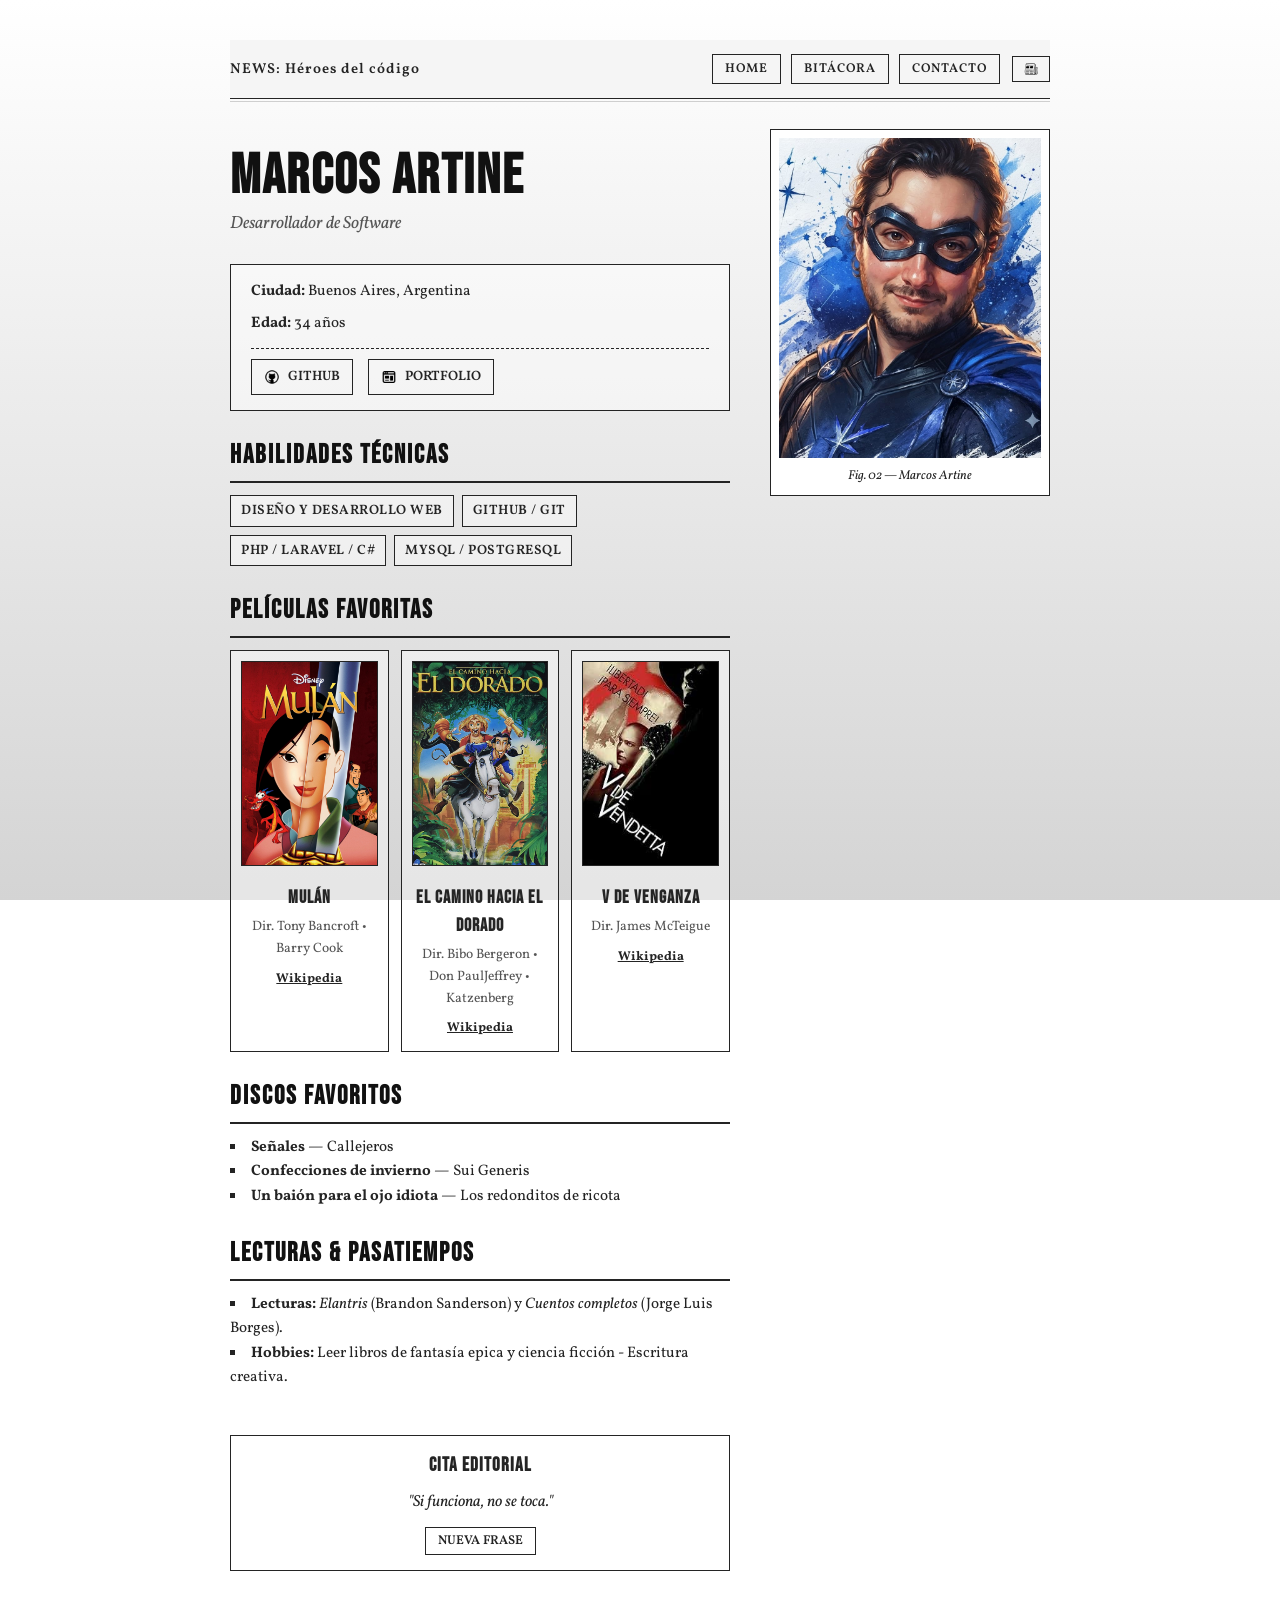
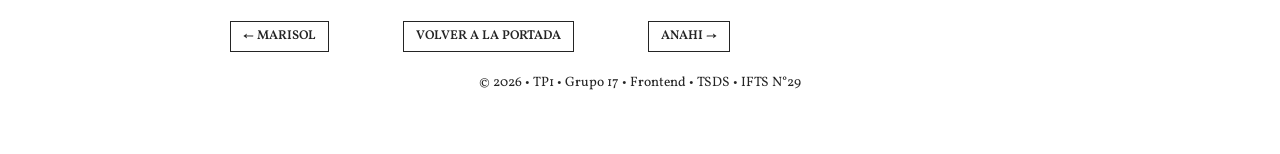
==== artine-marcos.html @ 1ff2d2af "Agrego proyecto Los Heroes del Codigo" ====
<!DOCTYPE html>
<html lang="es">
<head>
  <meta charset="UTF-8">
  <meta name="viewport" content="width=device-width, initial-scale=1.0">
  <title>NEWS: Perfil de Marcos Artine</title>
  <link rel="icon" type="image/x-icon" href="img/marc/marcos.ico">
  <link rel="stylesheet" href="css/styles.css">
</head>
<body>
  <div class="newspaper-container">
    
    <header class="top-bar">
      <div class="news-brand">NEWS: Héroes del código</div>
      <div class="nav-actions">
        <button class="hamburger-btn" id="hamburgerBtn" aria-label="Abrir menú" aria-expanded="false">
          ☰
        </button>
        <nav class="main-nav" id="mainNav">
          <ul>
            <li><a href="index.html" class="btn-nav">HOME</a></li>
            <li><a href="bitacora.html" class="btn-nav">BITÁCORA</a></li>
            <li><a href="index.html#contacto" class="btn-nav">CONTACTO</a></li>
          </ul>
        </nav>
        <button id="themeToggle" class="btn-theme-toggle" aria-label="Cambiar estilo de diario impreso" title="Cambiar edición">
          <img src="img/noticias-icon.png" alt="Icono edición" class="btn-icon">
        </button>
      </div>
    </header>

    <main class="profile-layout">
      
      <section class="profile-main-data">
        
        <div class="profile-identity">
          <h1>Marcos Artine</h1>
          <p>Desarrollador de Software</p>
        </div>

        <article class="profile-meta-card">
          <p><strong>Ciudad:</strong> Buenos Aires, Argentina</p>
          <p><strong>Edad:</strong> 34 años</p>
          <div class="profile-links">
            <a href="https://github.com/MarcosArtine" target="_blank" rel="noopener noreferrer" class="profile-link-btn">
              <img src="img/github.png" alt="GitHub" class="btn-icon">
              <span>GitHub</span>
            </a>
            <a href="https://artine-marcos.vercel.app/" target="_blank" rel="noopener noreferrer" class="profile-link-btn">
              <img src="img/web.png" alt="Portfolio" class="btn-icon">
              <span>Portfolio</span>
            </a>
          </div>
        </article>

        <article>
          <h2 class="profile-section-title">Habilidades Técnicas</h2>
          <div class="skills-tags">
            <span class="skill-tag">Diseño y Desarrollo Web</span>
            <span class="skill-tag">GitHub / Git</span>
            <span class="skill-tag">PHP / Laravel / C#</span>
            <span class="skill-tag">MySQL / PostgreSQL</span>
          </div>
        </article>

        <article>
          <h2 class="profile-section-title">Películas Favoritas</h2>
          <div class="media-grid">
            <div class="media-card">
              <img src="img/marc/peli-mulan.png" alt="Mulán">
              <h4>Mulán</h4>
              <p>Dir. Tony Bancroft • Barry Cook</p>
              <a href="https://es.wikipedia.org/wiki/Mulan" target="_blank" rel="noopener noreferrer">Wikipedia</a>
            </div>

            <div class="media-card">
              <img src="img/marc/peli-camino.png" alt="El camino hacia El Dorado">
              <h4>El camino hacia El Dorado</h4>
              <p>Dir. Bibo Bergeron • Don PaulJeffrey • Katzenberg</p>
              <a href="https://es.wikipedia.org/wiki/The_Road_to_El_Dorado" target="_blank" rel="noopener noreferrer">Wikipedia</a>
            </div>

            <div class="media-card">
              <img src="img/marc/peli-v.png" alt="V de venganza">
              <h4>V de venganza</h4>
              <p>Dir. James McTeigue</p>
              <a href="https://es.wikipedia.org/wiki/V_for_Vendetta_(pel%C3%ADcula)" target="_blank" rel="noopener noreferrer">Wikipedia</a>
            </div>
          </div>
        </article>

        <article>
          <h2 class="profile-section-title">Discos Favoritos</h2>
          <ul class="compact-list">
            <li><strong>Señales</strong> — Callejeros</li>
            <li><strong>Confecciones de invierno</strong> — Sui Generis</li>
            <li><strong>Un baión para el ojo idiota</strong> — Los redonditos de ricota</li>
          </ul>
        </article>

        <article>
          <h2 class="profile-section-title">Lecturas & Pasatiempos</h2>
          <ul class="compact-list">
            <li><strong>Lecturas:</strong> <em>Elantris</em> (Brandon Sanderson) y <em>Cuentos completos</em> (Jorge Luis Borges).</li>
            <li><strong>Hobbies:</strong> Leer libros de fantasía epica y ciencia ficción -  Escritura creativa.</li>
          </ul>
        </article>

        <article class="interactive-zone" data-member="marcos">
          <h3 style="font-family: var(--font-title); font-size: 1.2rem; letter-spacing: 1px; margin-bottom: 8px;">CITA EDITORIAL</h3>
          <p id="quoteDisplay" style="font-style: italic; margin-bottom: 12px;">"Si funciona, no se toca."</p>
          <button id="toggleQuoteBtn" class="btn-nav">Nueva Frase</button>
        </article>

        <div class="bottom-nav-row">
          <a href="alcaraz-marisol.html" class="btn-nav">&larr; Marisol</a>
          <a href="index.html" class="btn-nav">Volver a la Portada</a>
          <a href="cardozo-anahi.html" class="btn-nav">Anahi &rarr;</a>
        </div>

      </section>

      <aside class="profile-aside">
  <div class="profile-photo-frame">
    <img src="img/marcos.jpeg" alt="Foto de Marcos Artine">
    <p class="photo-caption">Fig. 02 — Marcos Artine</p>
  </div>
</aside>

    </main>

    <footer>
      <p>© 2026 • TP1 • Grupo 17 • Frontend • TSDS • IFTS N°29</p>
    </footer>
  </div>

  <script src="js/main.js"></script>
  <script src="js/perfil.js"></script>
</body>
</html>
---- css/styles.css ----
@import url('https://fonts.googleapis.com/css2?family=Bebas+Neue&family=Vollkorn:ital,wght@0,400;0,600;0,700;1,400&display=swap');

:root {
  --font-title: 'Bebas Neue', sans-serif;
  --font-body: 'Vollkorn', serif;
  --color-dark: #242424;
  --color-accent: #C3937C;
  --color-paper: #EAD9C9;
  --color-hover: #C01C1C;
  --border-line: 1px solid #242424;
}

* {
  box-sizing: border-box;
  margin: 0;
  padding: 0;
}

body {
  font-family: var(--font-body);
  color: var(--color-dark);
  background: linear-gradient(180deg, #FFFFFF 0%, #D4D4D4 100%);
  background-attachment: fixed;
  line-height: 1.6;
  min-height: 100vh;
  display: flex;
  flex-direction: column;
  transition: background 0.3s ease;
  text-rendering: optimizeLegibility;
}

body.vintage-mode {
  background-color: var(--color-paper);
  background-image: url('../img/fondo2.png');
  background-repeat: repeat;
  background-attachment: fixed;
}

.newspaper-container {
  width: 90%;
  max-width: 900px;
  margin: 20px auto;
  padding: 20px 40px;
  background: transparent;
}

.top-bar {
  position: sticky;
  top: 0;
  z-index: 1000;
  display: flex;
  justify-content: space-between;
  align-items: center;
  border-bottom: var(--border-line);
  padding: 14px 0;
  font-size: 0.9rem;
  font-weight: 600;
  letter-spacing: 1px;
  background: rgba(245, 245, 245, 0.95);
  backdrop-filter: blur(4px);
  -webkit-backdrop-filter: blur(4px);
  transition: background 0.3s ease;
}

body.vintage-mode .top-bar {
  background-color: var(--color-paper);
  background-image: url('../img/fondo2.png');
  background-repeat: repeat;
  background-attachment: fixed;
}
.top-bar::after {
  content: '';
  position: absolute;
  left: 0;
  right: 0;
  bottom: -4px;
  height: 3px;
  border-bottom: 1px solid rgba(36, 36, 36, 0.2);
  pointer-events: none;
}

.nav-actions {
  display: flex;
  align-items: center;
  gap: 12px;
}

.main-nav ul {
  display: flex;
  list-style: none;
  gap: 10px;
}

.hamburger-btn {
  display: none;
  background: transparent;
  border: var(--border-line);
  font-size: 1.2rem;
  padding: 3px 8px;
  cursor: pointer;
  color: var(--color-dark);
  line-height: 1;
  transition: all 0.2s ease;
}

.hamburger-btn:hover {
  background-color: var(--color-hover);
  color: #ffffff;
  border-color: var(--color-hover);
}

.btn-nav {
  display: inline-block;
  border: var(--border-line);
  background: transparent;
  color: var(--color-dark);
  padding: 4px 12px;
  font-family: var(--font-body);
  font-size: 0.8rem;
  font-weight: 600;
  text-decoration: none;
  text-transform: uppercase;
  cursor: pointer;
  transition: all 0.2s ease;
}

.btn-nav:hover {
  background-color: var(--color-hover);
  color: #ffffff;
  border-color: var(--color-hover);
}

.btn-theme-toggle {
  display: inline-flex;
  align-items: center;
  gap: 6px;
  border: var(--border-line);
  background: transparent;
  color: var(--color-dark);
  padding: 4px 10px;
  font-family: var(--font-body);
  font-size: 0.8rem;
  font-weight: 600;
  text-transform: uppercase;
  cursor: pointer;
  transition: all 0.2s ease;
}

.btn-icon {
  width: 16px;
  height: 16px;
  object-fit: contain;
  vertical-align: middle;
}

.btn-theme-toggle:hover {
  background-color: var(--color-hover);
  color: #ffffff;
  border-color: var(--color-hover);
}

.btn-theme-toggle:hover .btn-icon {
  filter: brightness(0) invert(1);
}

.header-hero {
  text-align: center;
  margin: 40px 0 20px;
}

.main-headline {
  font-family: var(--font-title);
  font-size: 4.2rem;
  letter-spacing: 4px;
  line-height: 1;
  text-transform: uppercase;
  color: #111111;
}

.main-subheadline {
  font-family: var(--font-title);
  font-size: 1.45rem;
  letter-spacing: 4px;
  word-spacing: 5px;
  color: var(--color-dark);
  margin: 15px 0 25px;
  text-transform: uppercase;
}

.two-columns-text {
  display: grid;
  grid-template-columns: 1fr 1fr;
  gap: 30px;
  text-align: justify;
  font-size: 0.95rem;
  line-height: 1.6;
}

.section-arrow {
  text-align: center;
  font-size: 2.2rem;
  margin: 25px 0 35px;
  font-weight: 300;
}

.team-section {
  text-align: center;
  margin-bottom: 50px;
}

.section-title {
  font-family: var(--font-title);
  font-size: 2.2rem;
  letter-spacing: 5px;
  word-spacing: 6px;
  text-transform: uppercase;
  margin-bottom: 25px;
  color: var(--color-dark);
}

.slider-wrapper {
  display: flex;
  align-items: center;
  justify-content: center;
  gap: 15px;
}

.slider-arrow {
  background: transparent;
  border: none;
  font-size: 1.8rem;
  cursor: pointer;
  color: var(--color-dark);
  padding: 5px 10px;
  transition: color 0.2s ease;
}

.slider-arrow:hover {
  color: var(--color-hover);
}

.cards-container {
  display: flex;
  gap: 20px;
  overflow-x: auto;
  scroll-behavior: smooth;
  padding: 10px 0;
  max-width: 680px;
}

.cards-container::-webkit-scrollbar {
  display: none;
}

.member-item {
  flex: 0 0 200px;
  border: var(--border-line);
  background: transparent;
  padding: 10px;
  text-align: center;
  transition: transform 0.25s ease, box-shadow 0.25s ease;
}

.member-item:hover {
  transform: translateY(-4px);
  box-shadow: 0 4px 12px rgba(0, 0, 0, 0.1);
}

.member-item img {
  width: 100%;
  height: 200px;
  object-fit: cover;
  filter: grayscale(100%);
  display: block;
  margin-bottom: 10px;
  transition: filter 0.3s ease;
}

.member-item:hover img {
  filter: grayscale(0%);
}

.member-item h3 {
  font-family: var(--font-title);
  font-size: 1.4rem;
  letter-spacing: 2px;
  text-transform: uppercase;
  margin-bottom: 8px;
  color: #111111;
}

.contact-section {
  text-align: center;
  max-width: 500px;
  margin: 0 auto 40px;
}

.form-group {
  text-align: left;
  margin-bottom: 15px;
}

.form-group label {
  display: block;
  font-size: 0.9rem;
  margin-bottom: 5px;
}

.form-group input,
.form-group textarea {
  width: 100%;
  padding: 8px 12px;
  border: var(--border-line);
  border-radius: 12px;
  background: transparent;
  font-family: var(--font-body);
  font-size: 0.95rem;
}

.btn-submit {
  border: var(--border-line);
  background: transparent;
  color: var(--color-dark);
  padding: 6px 20px;
  font-family: var(--font-title);
  font-size: 1.1rem;
  letter-spacing: 2px;
  cursor: pointer;
  margin-top: 10px;
  transition: all 0.2s ease;
} 

.btn-submit:hover {
  background-color: var(--color-hover);
  color: #ffffff;
  border-color: var(--color-hover);
}

.bitacora-main {
  padding: 30px 0 50px;
}

.bitacora-header {
  margin-bottom: 50px;
}

.bitacora-title {
  font-family: var(--font-title);
  font-size: 2.8rem;
  letter-spacing: 4px;
  margin-bottom: 12px;
  text-transform: uppercase;
}

.bitacora-subtitle {
  font-size: 0.95rem;
  max-width: 550px;
  line-height: 1.5;
  color: var(--color-dark);
}

.timeline-center {
  position: relative;
  max-width: 760px;
  margin: 0 auto;
  padding: 20px 0;
}

.timeline-center::after {
  content: '';
  position: absolute;
  width: 1px;
  background-color: var(--color-dark);
  top: 0;
  bottom: 0;
  left: 50%;
  margin-left: -0.5px;
}

.timeline-entry {
  position: relative;
  width: 50%;
  margin-bottom: 45px;
}

.timeline-entry.left {
  left: 0;
  padding-right: 40px;
  text-align: right;
}

.timeline-entry.right {
  left: 50%;
  padding-left: 40px;
  text-align: left;
}

.timeline-marker {
  position: absolute;
  top: 4px;
  width: 11px;
  height: 11px;
  background-color: var(--color-dark);
  border-radius: 50%;
  z-index: 2;
}

.timeline-entry.left .timeline-marker {
  right: -5.5px;
}

.timeline-entry.right .timeline-marker {
  left: -5.5px;
}

.timeline-date {
  font-family: var(--font-title);
  font-size: 1.4rem;
  letter-spacing: 5px;
  color: var(--color-dark);
  margin-bottom: 6px;
}

.entry-title {
  font-family: var(--font-title);
  font-size: 1.3rem;
  letter-spacing: 2px;
  text-transform: uppercase;
  color: #111111;
  margin-bottom: 8px;
}

.timeline-content p {
  font-size: 0.9rem;
  line-height: 1.5;
  color: #333333;
}

footer {
  text-align: center;
  font-size: 0.85rem;
  padding: 20px;
  margin-top: auto;
}

/* ========================================================
   ESTILOS DE PÁGINAS DE PERFIL
======================================================== */
.profile-layout {
  display: grid;
  grid-template-columns: 1fr 280px;
  grid-template-areas:
    "identity aside"
    "data     aside";
  gap: 20px 40px;
  align-items: start;
  margin-top: 30px;
}

/* Área Identidad (Nombre y título) */
.profile-identity {
  grid-area: identity;
}

.profile-identity h1 {
  font-family: var(--font-title);
  font-size: 3.5rem;
  line-height: 1;
  letter-spacing: 2px;
  color: #111111;
  text-transform: uppercase;
}

.profile-identity p {
  font-size: 1.1rem;
  font-style: italic;
  color: #555555;
  margin-top: 5px;
}

/* Área Columna Derecha: Foto fija */
.profile-aside {
  grid-area: aside;
  position: sticky;
  top: 20px;
  text-align: center;
}

.profile-photo-frame {
  border: var(--border-line);
  padding: 8px;
  background: #ffffff;
}

.profile-photo-frame img {
  width: 100%;
  height: 320px;
  object-fit: cover;
  filter: none;
  display: block;
  transition: transform 0.3s ease;
}

.profile-photo-frame:hover img {
  transform: scale(1.02);
}

.photo-caption {
  font-size: 0.8rem;
  font-style: italic;
  margin-top: 8px;
}

/* Área Columna Izquierda: Información restante */
.profile-main-data {
  grid-area: data;
  display: flex;
  flex-direction: column;
  gap: 25px;
}

.profile-meta-card {
  border: var(--border-line);
  padding: 15px 20px;
  background: rgba(255, 255, 255, 0.4);
}

.profile-meta-card p {
  font-size: 0.95rem;
  margin-bottom: 8px;
}

.profile-links {
  display: flex;
  gap: 15px;
  margin-top: 12px;
  padding-top: 10px;
  border-top: 1px dashed var(--color-dark);
}

.profile-link-btn {
  display: inline-flex;
  align-items: center;
  gap: 8px;
  padding: 6px 12px;
  border: var(--border-line);
  color: var(--color-dark);
  text-decoration: none;
  font-size: 0.85rem;
  font-weight: 600;
  text-transform: uppercase;
  transition: all 0.2s ease;
}

.profile-link-btn:hover {
  background-color: var(--color-hover);
  color: #ffffff;
  border-color: var(--color-hover);
}

.profile-link-btn:hover .btn-icon {
  filter: brightness(0) invert(1);
}

.profile-section-title {
  font-family: var(--font-title);
  font-size: 1.6rem;
  letter-spacing: 2px;
  text-transform: uppercase;
  border-bottom: 2px solid var(--color-dark);
  padding-bottom: 4px;
  margin-bottom: 12px;
  color: #111111;
}

.skills-tags {
  display: flex;
  flex-wrap: wrap;
  gap: 8px;
}

.skill-tag {
  border: var(--border-line);
  padding: 4px 10px;
  font-size: 0.85rem;
  font-weight: 600;
  background: rgba(255, 255, 255, 0.4);
  text-transform: uppercase;
  letter-spacing: 0.5px;
}

.media-grid {
  display: grid;
  grid-template-columns: repeat(3, 1fr); 
  gap: 12px;
}

.media-card {
  border: var(--border-line);
  padding: 10px;
  background: rgba(255, 255, 255, 0.4);
  text-align: center;
}

.media-card img {
  width: 100%;
  aspect-ratio: 2 / 3;
  height: auto;
  object-fit: cover;
  filter: none;
  border: 1px solid #242424;
  margin-bottom: 8px;
  transition: transform 0.2s ease;
}

.media-card:hover img {
  transform: translateY(-2px);
}

.media-card h4 {
  font-family: var(--font-title);
  font-size: 1.1rem;
  letter-spacing: 1px;
  margin-bottom: 4px;
}

.media-card p {
  font-size: 0.85rem;
  color: #555555;
  margin-bottom: 6px;
}

.media-card a {
  font-size: 0.8rem;
  font-weight: 700;
  color: var(--color-dark);
  text-decoration: underline;
}

.media-card a:hover {
  color: var(--color-hover);
}

.compact-list {
  list-style: square inside;
  font-size: 0.95rem;
  line-height: 1.6;
}

.interactive-zone {
  border: var(--border-line);
  padding: 15px;
  margin-top: 20px;
  background: rgba(255, 255, 255, 0.4);
  text-align: center;
}

.bottom-nav-row {
  display: flex;
  justify-content: space-between;
  align-items: center;
  gap: 12px;
  margin-top: 25px;
}

@media (max-width: 1200px) {
  .newspaper-container {
    max-width: 850px;
  }
}

@media (max-width: 900px) {
  .main-headline {
    font-size: 3rem;
  }

  .main-subheadline {
    font-size: 1.2rem;
  }

  .two-columns-text {
    grid-template-columns: 1fr;
    gap: 18px;
  }

  .hamburger-btn {
    display: block;
  }

  .main-nav {
    display: none;
    position: absolute;
    top: 100%;
    right: 0;
    background: rgba(255, 255, 255, 0.4); /* Transparencia exacta solicitada */
    backdrop-filter: blur(6px);
    -webkit-backdrop-filter: blur(6px);
    border: var(--border-line);
    padding: 15px;
    box-shadow: 0 4px 10px rgba(0, 0, 0, 0.15);
    z-index: 100;
  }
  
  body.vintage-mode .main-nav {
    background: rgba(255, 255, 255, 0.4);
  }

  .main-nav.active {
    display: block;
  }

  .main-nav ul {
    flex-direction: column;
    gap: 8px;
  }

  .main-nav .btn-nav {
    display: block;
    text-align: center;
  }

  .profile-layout {
    grid-template-columns: 1fr;
    grid-template-areas:
      "identity"
      "aside"
      "data";
    gap: 20px;
  }

  .profile-aside {
    position: static;
    max-width: 260px;
    margin: 0 auto;
    width: 100%;
  }

  .timeline-center::after {
    left: 15px;
  }

  .timeline-entry {
    width: 100%;
    padding-left: 45px !important;
    padding-right: 0 !important;
    text-align: left !important;
  }

  .timeline-entry.right {
    left: 0;
  }

  .timeline-entry.left .timeline-marker,
  .timeline-entry.right .timeline-marker {
    left: 10px;
    right: auto;
  }
}

@media (max-width: 600px) {
  .media-grid {
    grid-template-columns: 1fr;
    max-width: 220px;
    margin: 0 auto;
  }
}

@media (max-width: 400px) {
  .newspaper-container {
    padding: 15px;
    width: 95%;
  }

  .main-headline {
    font-size: 2.2rem;
  }

  .member-item {
    flex: 0 0 100%;
  }

  .bottom-nav-row {
    flex-direction: column;
    gap: 10px;
  }

  .bottom-nav-row .btn-nav {
    width: 100%;
    text-align: center;
  }
}
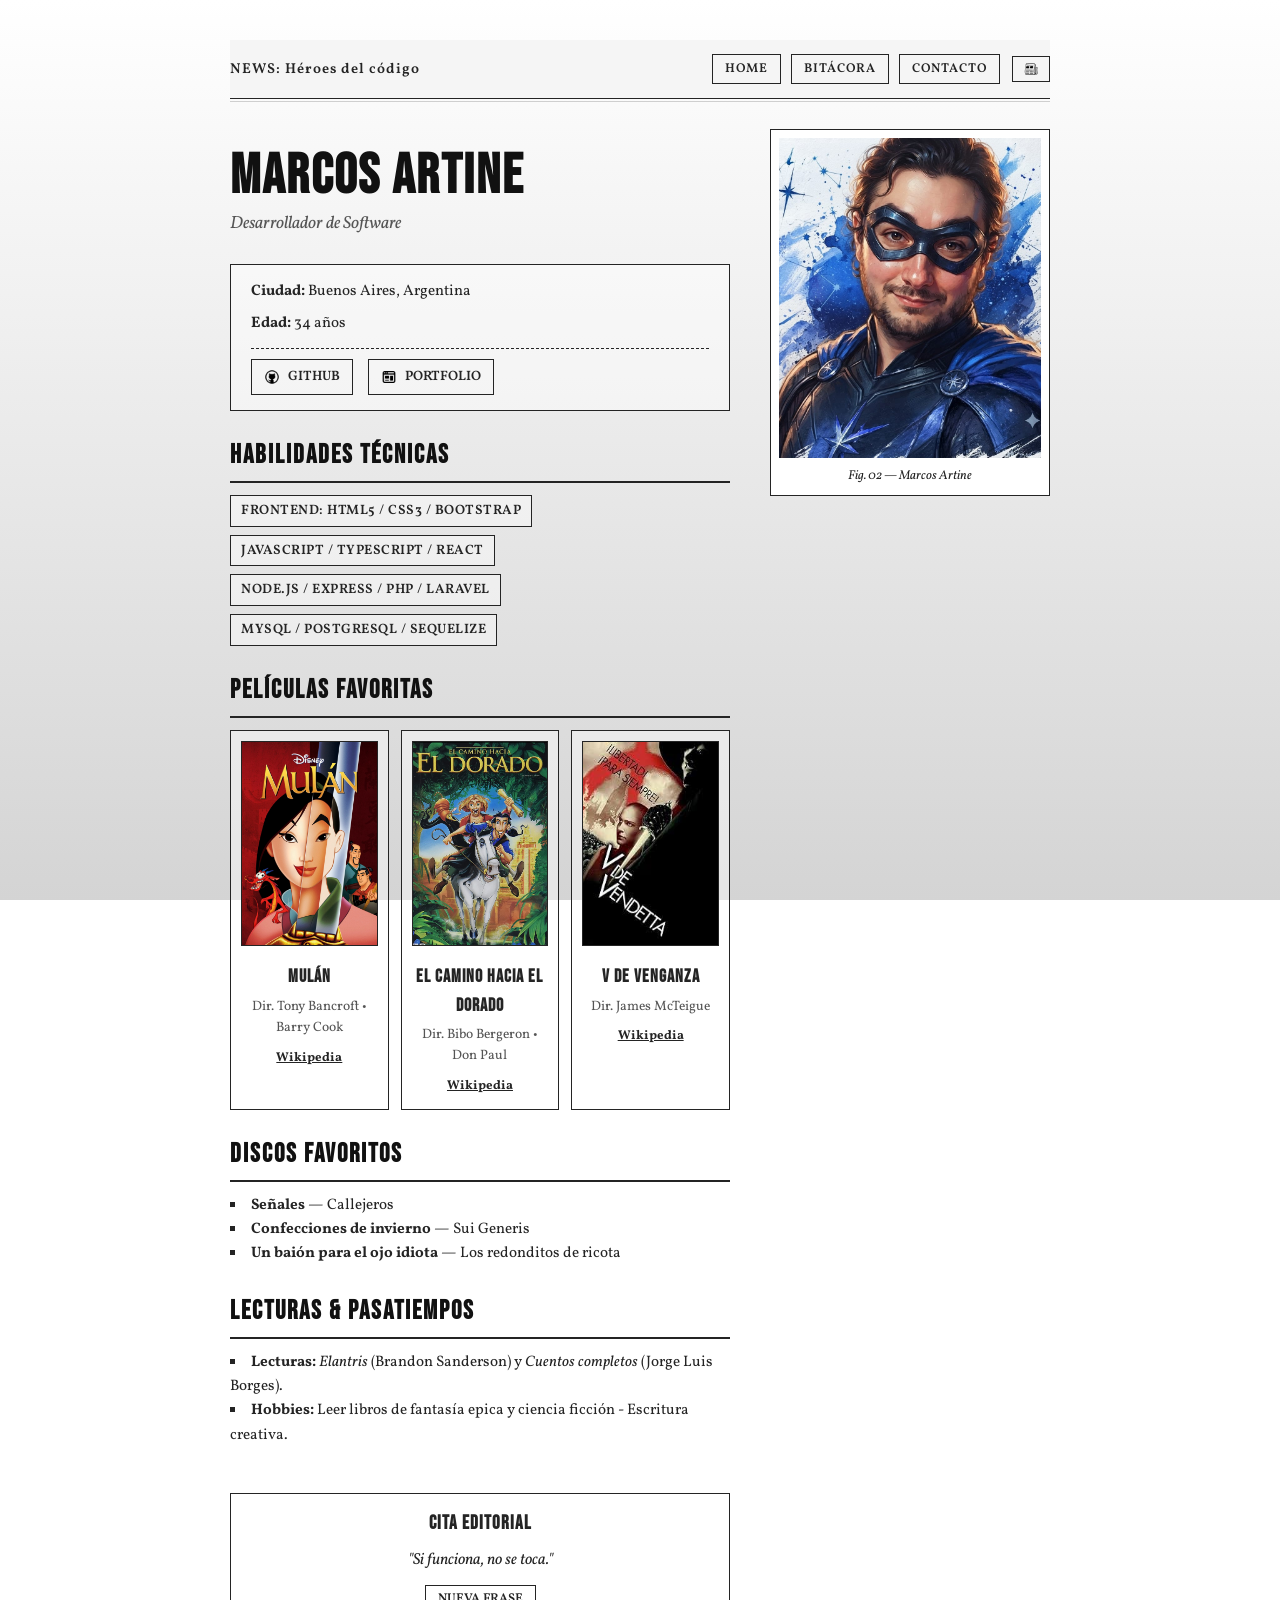
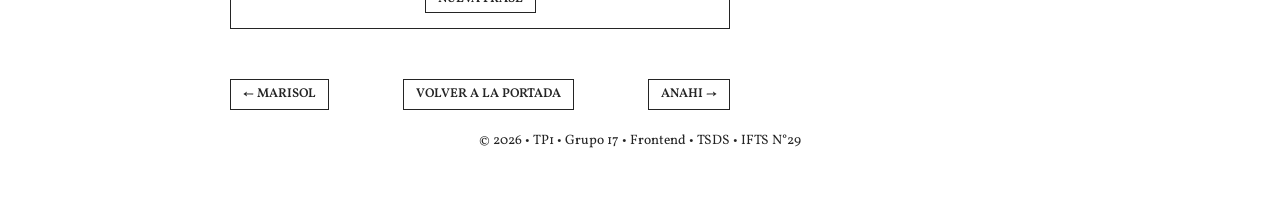
==== commit f1ce8954: "Update artine-marcos.html" ====
--- a/artine-marcos.html
+++ b/artine-marcos.html
@@ -56,10 +56,10 @@
         <article>
           <h2 class="profile-section-title">Habilidades Técnicas</h2>
           <div class="skills-tags">
-            <span class="skill-tag">Diseño y Desarrollo Web</span>
-            <span class="skill-tag">GitHub / Git</span>
-            <span class="skill-tag">PHP / Laravel / C#</span>
-            <span class="skill-tag">MySQL / PostgreSQL</span>
+            <span class="skill-tag">Frontend: HTML5 / CSS3 / Bootstrap</span>
+            <span class="skill-tag">JavaScript / TypeScript / React</span>
+            <span class="skill-tag">Node.js / Express / PHP / Laravel</span>
+            <span class="skill-tag">MySQL / PostgreSQL / Sequelize</span>
           </div>
         </article>
 
@@ -70,13 +70,15 @@
               <img src="img/marc/peli-mulan.png" alt="Mulán">
               <h4>Mulán</h4>
               <p>Dir. Tony Bancroft • Barry Cook</p>
+              <p class="sinopsis" hidden><b>Una joven se hace pasar por soldado para salvar a su familia.</b></p>
               <a href="https://es.wikipedia.org/wiki/Mulan" target="_blank" rel="noopener noreferrer">Wikipedia</a>
             </div>
 
             <div class="media-card">
               <img src="img/marc/peli-camino.png" alt="El camino hacia El Dorado">
               <h4>El camino hacia El Dorado</h4>
-              <p>Dir. Bibo Bergeron • Don PaulJeffrey • Katzenberg</p>
+              <p>Dir. Bibo Bergeron • Don Paul</p>
+              <p class="sinopsis" hidden><b>Un joven explorador y su amigo descubren un reino mítico llamado El Dorado.</b></p>
               <a href="https://es.wikipedia.org/wiki/The_Road_to_El_Dorado" target="_blank" rel="noopener noreferrer">Wikipedia</a>
             </div>
 
@@ -84,6 +86,7 @@
               <img src="img/marc/peli-v.png" alt="V de venganza">
               <h4>V de venganza</h4>
               <p>Dir. James McTeigue</p>
+              <p class="sinopsis" hidden> <b>En un futuro distópico, un hombre lucha contra un régimen opresivo.</b></p>
               <a href="https://es.wikipedia.org/wiki/V_for_Vendetta_(pel%C3%ADcula)" target="_blank" rel="noopener noreferrer">Wikipedia</a>
             </div>
           </div>
@@ -136,5 +139,15 @@
 
   <script src="js/main.js"></script>
   <script src="js/perfil.js"></script>
+  <script>
+    document.querySelectorAll('.media-card').forEach(card => {
+      card.style.cursor = 'pointer';
+      card.addEventListener('click', () => {
+        const sinopsis = card.querySelector('.sinopsis');
+        if (sinopsis) sinopsis.hidden = !sinopsis.hidden;
+      });
+    });
+  </script>
+
 </body>
-</html>+</html>
--- a/css/styles.css
+++ b/css/styles.css
@@ -34,6 +34,14 @@
   background-image: url('../img/fondo2.png');
   background-repeat: repeat;
   background-attachment: fixed;
+}
+
+body.dark-mode {
+  --color-dark: #EDEDED;
+  --color-paper: #1E1E1E;
+  --border-line: 1px solid #EDEDED;
+  background: #121212;
+  background-image: none;
 }
 
 .newspaper-container {
@@ -68,6 +76,32 @@
   background-repeat: repeat;
   background-attachment: fixed;
 }
+
+body.dark-mode .top-bar {
+  background-color: rgba(18, 18, 18, 0.92);
+}
+
+body.dark-mode .btn-icon {
+  filter: invert(1);
+}
+
+body.dark-mode .main-headline,
+body.dark-mode .member-item h3,
+body.dark-mode .entry-title,
+body.dark-mode .profile-identity h1,
+body.dark-mode .profile-section-title {
+  color: var(--color-dark);
+}
+
+body.dark-mode .timeline-content p,
+body.dark-mode .profile-identity p,
+body.dark-mode .media-card p {
+  color: #C9C9C9;
+}
+
+body.dark-mode .profile-photo-frame {
+  background: #1E1E1E;
+}
 .top-bar::after {
   content: '';
   position: absolute;
@@ -246,10 +280,14 @@
   scroll-behavior: smooth;
   padding: 10px 0;
   max-width: 680px;
+  scrollbar-width: none;
+  -ms-overflow-style: none;
 }
 
 .cards-container::-webkit-scrollbar {
   display: none;
+  width: 0;
+  height: 0;
 }
 
 .member-item {
@@ -436,6 +474,10 @@
   color: #333333;
 }
 
+.profile-photo-frame img.foto-bn {
+  filter: grayscale(100%);
+}
+
 footer {
   text-align: center;
   font-size: 0.85rem;
@@ -443,9 +485,6 @@
   margin-top: auto;
 }
 
-/* ========================================================
-   ESTILOS DE PÁGINAS DE PERFIL
-======================================================== */
 .profile-layout {
   display: grid;
   grid-template-columns: 1fr 280px;
@@ -457,7 +496,6 @@
   margin-top: 30px;
 }
 
-/* Área Identidad (Nombre y título) */
 .profile-identity {
   grid-area: identity;
 }
@@ -478,7 +516,6 @@
   margin-top: 5px;
 }
 
-/* Área Columna Derecha: Foto fija */
 .profile-aside {
   grid-area: aside;
   position: sticky;
@@ -511,7 +548,6 @@
   margin-top: 8px;
 }
 
-/* Área Columna Izquierda: Información restante */
 .profile-main-data {
   grid-area: data;
   display: flex;
@@ -692,7 +728,7 @@
     position: absolute;
     top: 100%;
     right: 0;
-    background: rgba(255, 255, 255, 0.4); /* Transparencia exacta solicitada */
+    background: rgba(255, 255, 255, 0.4);
     backdrop-filter: blur(6px);
     -webkit-backdrop-filter: blur(6px);
     border: var(--border-line);
@@ -703,6 +739,10 @@
   
   body.vintage-mode .main-nav {
     background: rgba(255, 255, 255, 0.4);
+  }
+
+  body.dark-mode .main-nav {
+    background: rgba(30, 30, 30, 0.85);
   }
 
   .main-nav.active {
@@ -788,4 +828,4 @@
     width: 100%;
     text-align: center;
   }
-}+}
